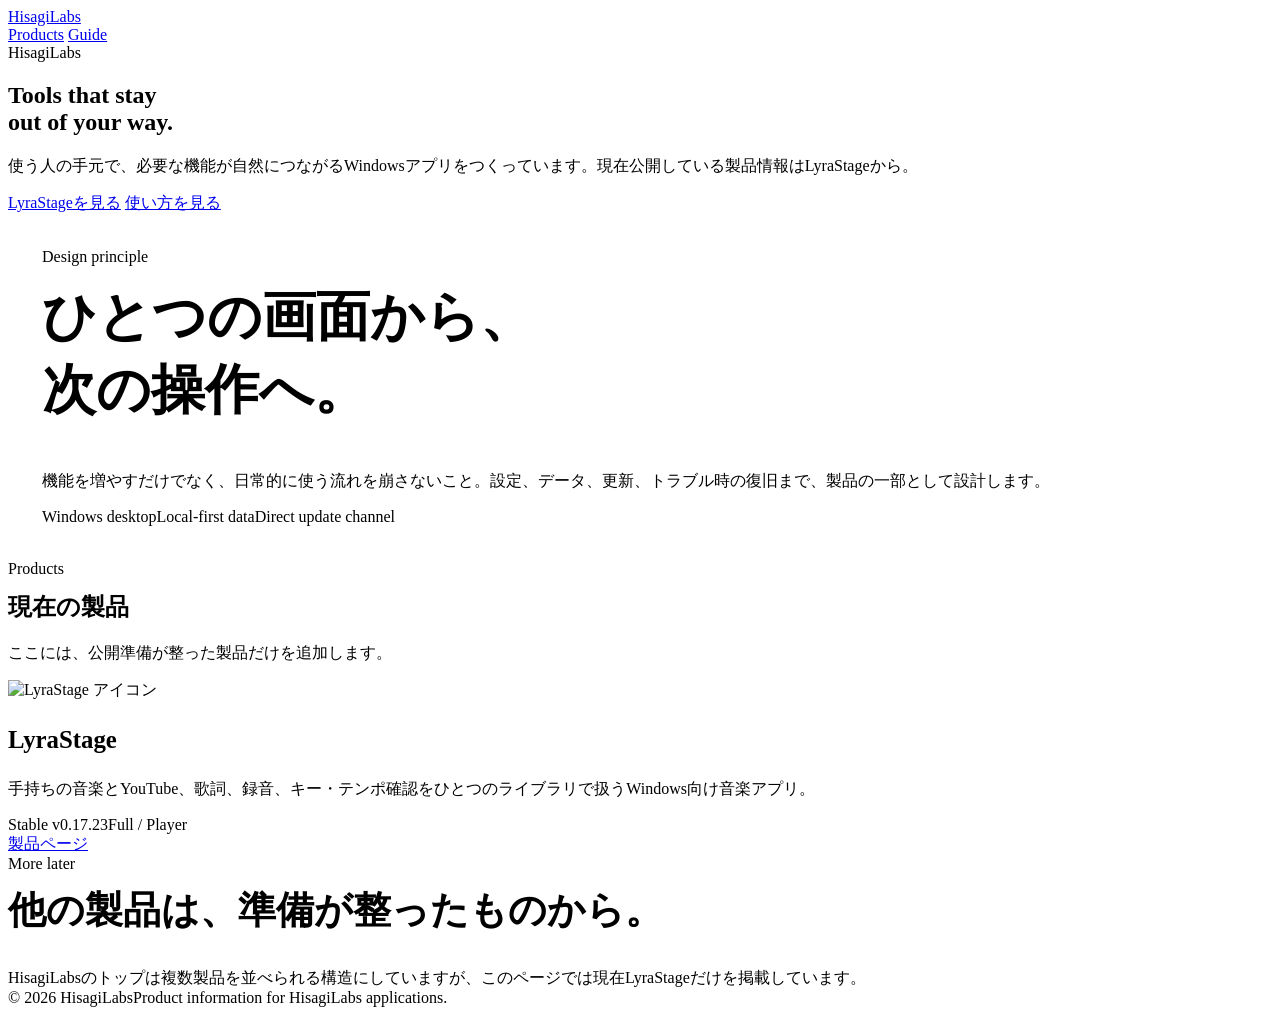
==== index.html @ f325f1ba "Initialize HisagiLabs product site" ====
<!doctype html>
<html lang="ja">
<head>
  <meta charset="utf-8" />
  <meta name="viewport" content="width=device-width, initial-scale=1" />
  <meta name="theme-color" content="#090a12" />
  <meta name="description" content="HisagiLabs - Windows向けアプリケーションの製品案内。" />
  <title>HisagiLabs</title>
  <link rel="stylesheet" href="assets/site.css" />
</head>
<body>
  <header class="site-header">
    <div class="wrap header-inner">
      <a class="brand" href="./"><span class="brand-mark" aria-hidden="true"></span><span>HisagiLabs</span></a>
      <nav class="nav" aria-label="メインナビゲーション">
        <a href="#products" aria-current="page">Products</a>
        <a class="keep-mobile" href="lyrastage/guide/">Guide</a>
      </nav>
    </div>
  </header>
  <main>
    <section class="hero">
      <div class="wrap hero-grid">
        <div>
          <span class="eyebrow">HisagiLabs</span>
          <h1 class="compact">Tools that stay<br />out of your way.</h1>
          <p class="lead">使う人の手元で、必要な機能が自然につながるWindowsアプリをつくっています。現在公開している製品情報はLyraStageから。</p>
          <div class="actions">
            <a class="button primary" href="lyrastage/">LyraStageを見る</a>
            <a class="button secondary" href="lyrastage/guide/">使い方を見る</a>
          </div>
        </div>
        <div class="card" style="padding:34px">
          <span class="eyebrow">Design principle</span>
          <h2 style="margin-top:15px;font-size:clamp(2rem,4.2vw,3.4rem)"><span style="white-space:nowrap">ひとつの画面から、</span><br />次の操作へ。</h2>
          <p style="margin-top:18px">機能を増やすだけでなく、日常的に使う流れを崩さないこと。設定、データ、更新、トラブル時の復旧まで、製品の一部として設計します。</p>
          <div class="badges"><span class="badge accent">Windows desktop</span><span class="badge">Local-first data</span><span class="badge">Direct update channel</span></div>
        </div>
      </div>
    </section>
    <section id="products" class="section">
      <div class="wrap">
        <div class="section-head">
          <span class="eyebrow">Products</span>
          <h2 style="margin-top:13px">現在の製品</h2>
          <p>ここには、公開準備が整った製品だけを追加します。</p>
        </div>
        <article class="card product-card">
          <img class="product-icon" src="assets/lyrastage-icon.png" alt="LyraStage アイコン" />
          <div>
            <h3 style="font-size:1.55rem">LyraStage</h3>
            <p>手持ちの音楽とYouTube、歌詞、録音、キー・テンポ確認をひとつのライブラリで扱うWindows向け音楽アプリ。</p>
            <div class="badges"><span class="badge accent"><span class="status-dot"></span>Stable v0.17.23</span><span class="badge">Full / Player</span></div>
          </div>
          <a class="button primary" href="lyrastage/">製品ページ</a>
        </article>
      </div>
    </section>
    <section class="section">
      <div class="wrap callout">
        <span class="eyebrow">More later</span>
        <h2 style="margin-top:12px;font-size:clamp(1.7rem,3vw,2.5rem)">他の製品は、準備が整ったものから。</h2>
        <p class="muted" style="margin-bottom:0">HisagiLabsのトップは複数製品を並べられる構造にしていますが、このページでは現在LyraStageだけを掲載しています。</p>
      </div>
    </section>
  </main>
  <footer class="footer"><div class="wrap footer-inner"><span>© 2026 HisagiLabs</span><span>Product information for HisagiLabs applications.</span></div></footer>
</body>
</html>
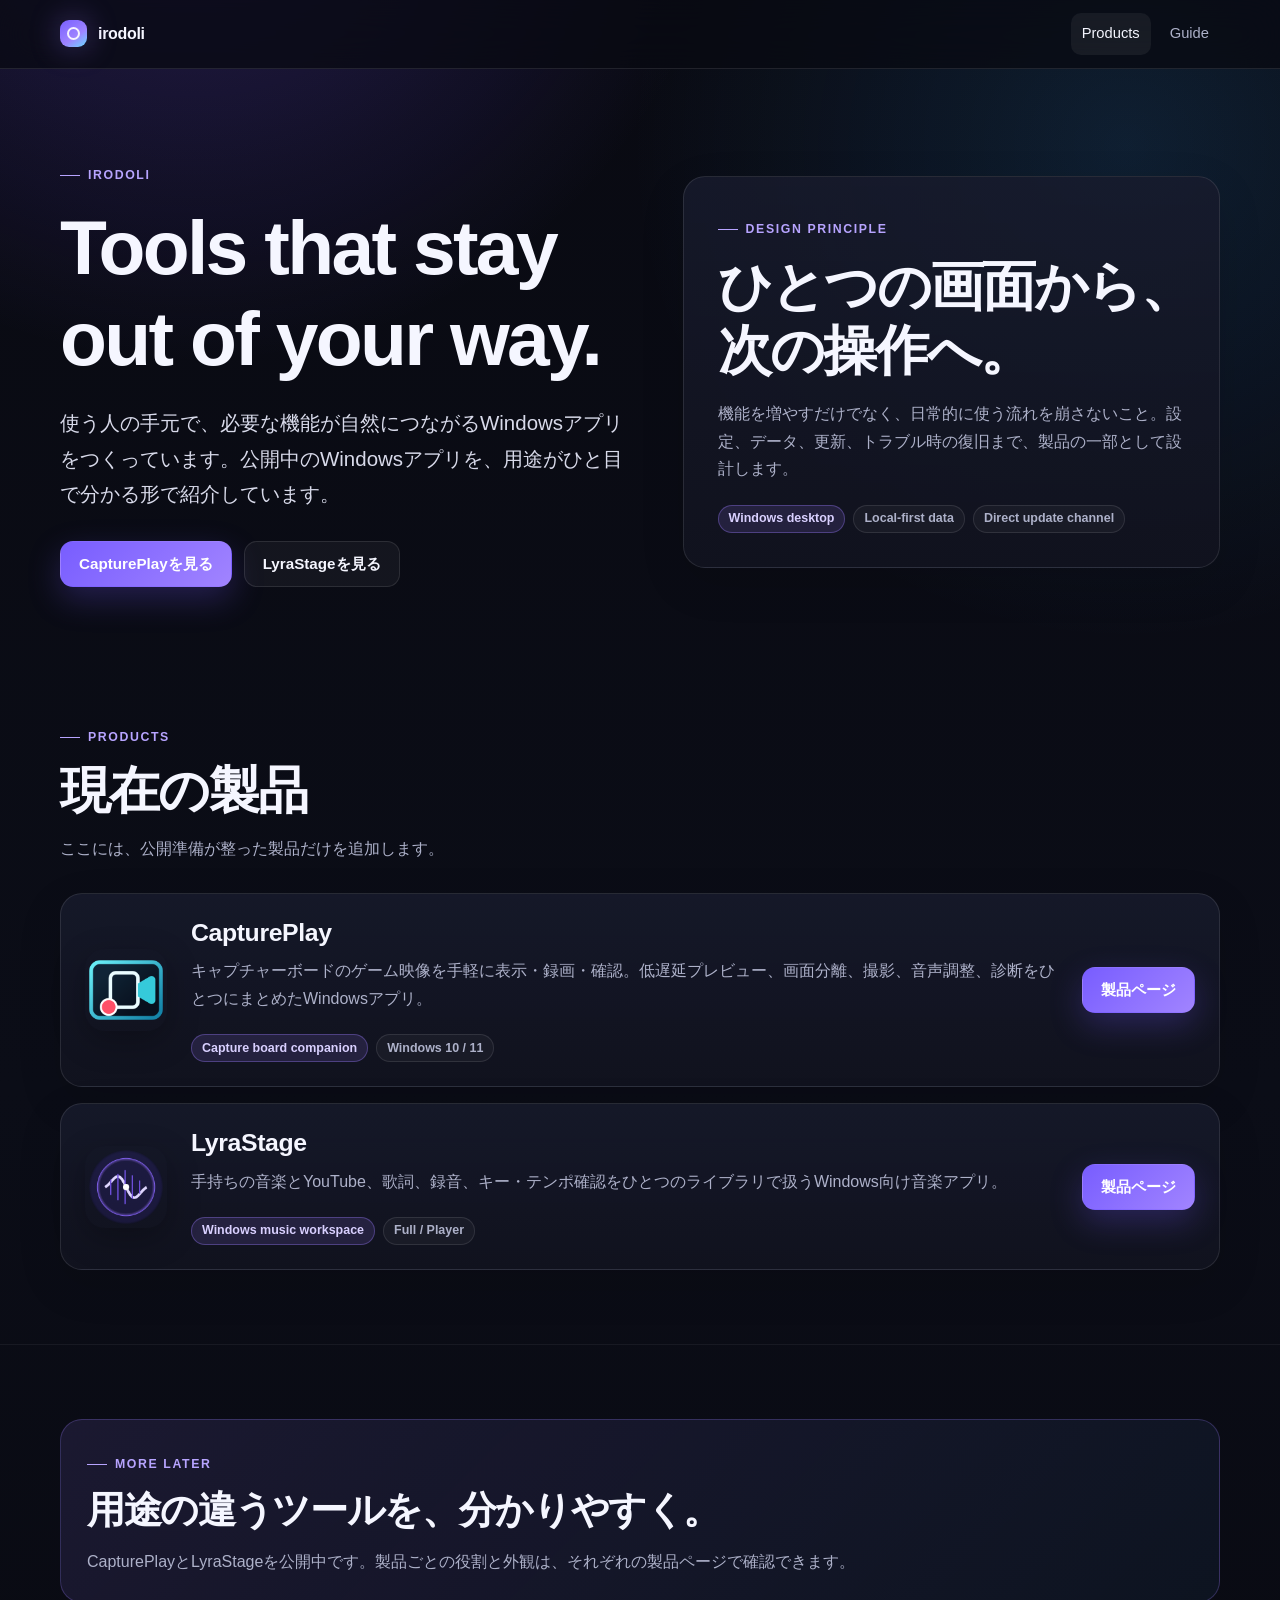
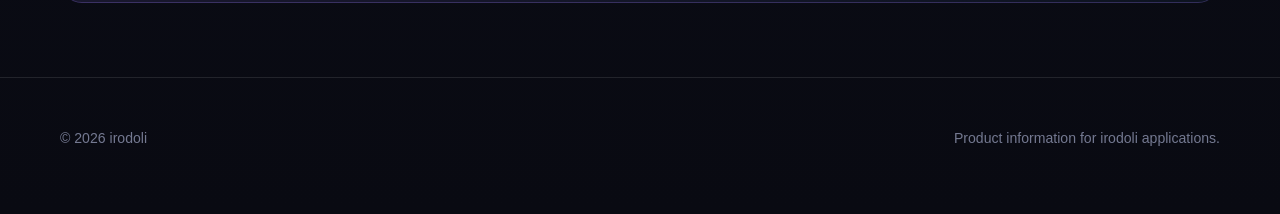
==== commit b3386ebf: "Add CapturePlay product page and irodoli branding" ====
--- a/index.html
+++ b/index.html
@@ -4,14 +4,14 @@
   <meta charset="utf-8" />
   <meta name="viewport" content="width=device-width, initial-scale=1" />
   <meta name="theme-color" content="#090a12" />
-  <meta name="description" content="HisagiLabs - Windows向けアプリケーションの製品案内。" />
-  <title>HisagiLabs</title>
+  <meta name="description" content="irodoli - Windows向けアプリケーションの製品案内。" />
+  <title>irodoli</title>
   <link rel="stylesheet" href="assets/site.css" />
 </head>
 <body>
   <header class="site-header">
     <div class="wrap header-inner">
-      <a class="brand" href="./"><span class="brand-mark" aria-hidden="true"></span><span>HisagiLabs</span></a>
+      <a class="brand" href="./"><span class="brand-mark" aria-hidden="true"></span><span>irodoli</span></a>
       <nav class="nav" aria-label="メインナビゲーション">
         <a href="#products" aria-current="page">Products</a>
         <a class="keep-mobile" href="lyrastage/guide/">Guide</a>
@@ -22,12 +22,12 @@
     <section class="hero">
       <div class="wrap hero-grid">
         <div>
-          <span class="eyebrow">HisagiLabs</span>
+          <span class="eyebrow">irodoli</span>
           <h1 class="compact">Tools that stay<br />out of your way.</h1>
-          <p class="lead">使う人の手元で、必要な機能が自然につながるWindowsアプリをつくっています。現在公開している製品情報はLyraStageから。</p>
+          <p class="lead">使う人の手元で、必要な機能が自然につながるWindowsアプリをつくっています。公開中のWindowsアプリを、用途がひと目で分かる形で紹介しています。</p>
           <div class="actions">
-            <a class="button primary" href="lyrastage/">LyraStageを見る</a>
-            <a class="button secondary" href="lyrastage/guide/">使い方を見る</a>
+            <a class="button primary" href="captureplay/">CapturePlayを見る</a>
+            <a class="button secondary" href="lyrastage/">LyraStageを見る</a>
           </div>
         </div>
         <div class="card" style="padding:34px">
@@ -46,11 +46,21 @@
           <p>ここには、公開準備が整った製品だけを追加します。</p>
         </div>
         <article class="card product-card">
+          <img class="product-icon" src="captureplay/assets/icon.png" alt="CapturePlay アイコン" />
+          <div>
+            <h3 style="font-size:1.55rem">CapturePlay</h3>
+            <p>キャプチャーボードのゲーム映像を手軽に表示・録画・確認。低遅延プレビュー、画面分離、撮影、音声調整、診断をひとつにまとめたWindowsアプリ。</p>
+            <div class="badges"><span class="badge accent">Capture board companion</span><span class="badge">Windows 10 / 11</span></div>
+          </div>
+          <a class="button primary" href="captureplay/">製品ページ</a>
+        </article>
+        <div style="height:16px" aria-hidden="true"></div>
+        <article class="card product-card">
           <img class="product-icon" src="assets/lyrastage-icon.png" alt="LyraStage アイコン" />
           <div>
             <h3 style="font-size:1.55rem">LyraStage</h3>
             <p>手持ちの音楽とYouTube、歌詞、録音、キー・テンポ確認をひとつのライブラリで扱うWindows向け音楽アプリ。</p>
-            <div class="badges"><span class="badge accent"><span class="status-dot"></span>Stable v0.17.23</span><span class="badge">Full / Player</span></div>
+            <div class="badges"><span class="badge accent">Windows music workspace</span><span class="badge">Full / Player</span></div>
           </div>
           <a class="button primary" href="lyrastage/">製品ページ</a>
         </article>
@@ -59,11 +69,11 @@
     <section class="section">
       <div class="wrap callout">
         <span class="eyebrow">More later</span>
-        <h2 style="margin-top:12px;font-size:clamp(1.7rem,3vw,2.5rem)">他の製品は、準備が整ったものから。</h2>
-        <p class="muted" style="margin-bottom:0">HisagiLabsのトップは複数製品を並べられる構造にしていますが、このページでは現在LyraStageだけを掲載しています。</p>
+        <h2 style="margin-top:12px;font-size:clamp(1.7rem,3vw,2.5rem)">用途の違うツールを、分かりやすく。</h2>
+        <p class="muted" style="margin-bottom:0">CapturePlayとLyraStageを公開中です。製品ごとの役割と外観は、それぞれの製品ページで確認できます。</p>
       </div>
     </section>
   </main>
-  <footer class="footer"><div class="wrap footer-inner"><span>© 2026 HisagiLabs</span><span>Product information for HisagiLabs applications.</span></div></footer>
+  <footer class="footer"><div class="wrap footer-inner"><span>© 2026 irodoli</span><span>Product information for irodoli applications.</span></div></footer>
 </body>
 </html>
--- a/assets/site.css
+++ b/assets/site.css
@@ -0,0 +1,160 @@
+:root {
+  color-scheme: dark;
+  --bg: #090a12;
+  --bg-soft: #10121e;
+  --panel: rgba(21, 23, 38, .82);
+  --panel-strong: #171a2b;
+  --text: #f5f6ff;
+  --muted: #adb1c9;
+  --faint: #747991;
+  --line: rgba(255,255,255,.10);
+  --accent: #9a7cff;
+  --accent-strong: #b7a4ff;
+  --accent-soft: rgba(154,124,255,.14);
+  --cyan: #7bd8ff;
+  --success: #72e6b2;
+  --shadow: 0 24px 80px rgba(0,0,0,.34);
+  --radius: 22px;
+  --content: 1160px;
+  font-family: Inter, ui-sans-serif, -apple-system, BlinkMacSystemFont, "Segoe UI", "Noto Sans JP", Meiryo, sans-serif;
+}
+* { box-sizing: border-box; }
+html { scroll-behavior: smooth; background: var(--bg); }
+body {
+  margin: 0;
+  color: var(--text);
+  background:
+    radial-gradient(circle at 15% -10%, rgba(117,80,255,.28), transparent 34rem),
+    radial-gradient(circle at 88% 8%, rgba(51,167,255,.13), transparent 31rem),
+    linear-gradient(180deg, #090a12 0, #0b0d17 60%, #090a12 100%);
+  min-height: 100vh;
+  line-height: 1.72;
+}
+a { color: inherit; }
+img { display: block; max-width: 100%; }
+button, a { -webkit-tap-highlight-color: transparent; }
+.wrap { width: min(calc(100% - 40px), var(--content)); margin: 0 auto; }
+.site-header {
+  position: sticky; top: 0; z-index: 20;
+  background: rgba(9,10,18,.75); backdrop-filter: blur(18px);
+  border-bottom: 1px solid var(--line);
+}
+.header-inner { min-height: 68px; display: flex; align-items: center; justify-content: space-between; gap: 24px; }
+.brand { display: inline-flex; align-items: center; gap: 11px; text-decoration: none; font-weight: 760; letter-spacing: -.02em; }
+.brand-mark { width: 27px; height: 27px; border-radius: 9px; background: linear-gradient(145deg, #7860ff, #9e84ff 60%, #6bd9ff); box-shadow: 0 0 30px rgba(154,124,255,.36); position: relative; }
+.brand-mark::after { content: ""; position: absolute; inset: 7px; border: 2px solid rgba(255,255,255,.9); border-radius: 50%; }
+.nav { display: flex; align-items: center; gap: 8px; flex-wrap: wrap; }
+.nav a { color: var(--muted); text-decoration: none; padding: 8px 11px; border-radius: 10px; font-size: .92rem; }
+.nav a:hover, .nav a[aria-current="page"] { color: var(--text); background: rgba(255,255,255,.06); }
+.hero { padding: 88px 0 58px; }
+.hero-grid { display: grid; grid-template-columns: 1.03fr .97fr; gap: 52px; align-items: center; }
+.eyebrow { display: inline-flex; align-items: center; gap: 8px; text-transform: uppercase; letter-spacing: .13em; font-size: .77rem; font-weight: 800; color: var(--accent-strong); }
+.eyebrow::before { content: ""; width: 20px; height: 1px; background: currentColor; }
+h1, h2, h3 { line-height: 1.18; letter-spacing: -.035em; margin: 0; }
+h1 { font-size: clamp(3.1rem, 7.2vw, 6.4rem); margin-top: 16px; }
+.hero h1.compact { font-size: clamp(3rem, 6vw, 5.5rem); }
+h2 { font-size: clamp(2rem, 4vw, 3.25rem); }
+h3 { font-size: 1.18rem; letter-spacing: -.015em; }
+.lead { color: #d8daea; font-size: clamp(1.08rem, 2vw, 1.28rem); max-width: 680px; margin: 22px 0 0; }
+.muted { color: var(--muted); }
+.small { font-size: .88rem; }
+.actions { display: flex; gap: 12px; flex-wrap: wrap; margin-top: 30px; }
+.button { display: inline-flex; align-items: center; justify-content: center; min-height: 46px; padding: 0 18px; border-radius: 13px; text-decoration: none; border: 1px solid var(--line); font-weight: 700; font-size: .95rem; transition: .18s ease; }
+.button.primary { background: linear-gradient(135deg, #785dff, #a184ff); color: #fff; border-color: transparent; box-shadow: 0 12px 32px rgba(117,86,255,.25); }
+.button.secondary { background: rgba(255,255,255,.045); }
+.button:hover { transform: translateY(-1px); border-color: rgba(255,255,255,.22); }
+.badges { display: flex; flex-wrap: wrap; gap: 8px; margin-top: 22px; }
+.badge { display: inline-flex; align-items: center; min-height: 28px; padding: 0 10px; border: 1px solid var(--line); background: rgba(255,255,255,.035); color: var(--muted); border-radius: 999px; font-size: .78rem; font-weight: 700; }
+.badge.accent { border-color: rgba(154,124,255,.35); color: #d9d0ff; background: var(--accent-soft); }
+.hero-visual { position: relative; }
+.hero-visual::before { content: ""; position: absolute; inset: -10%; background: radial-gradient(circle, rgba(130,96,255,.24), transparent 65%); filter: blur(40px); z-index: -1; }
+.app-shot { border-radius: 19px; border: 1px solid rgba(255,255,255,.12); box-shadow: var(--shadow); overflow: hidden; background: #06070c; }
+.app-shot img { width: 100%; }
+.section { padding: 74px 0; }
+.section + .section { border-top: 1px solid rgba(255,255,255,.055); }
+.section-head { max-width: 760px; margin-bottom: 30px; }
+.section-head p { color: var(--muted); margin: 14px 0 0; }
+.grid { display: grid; gap: 16px; }
+.hero-grid > *, .grid > *, .product-card > * { min-width: 0; }
+p, li, td, figcaption { overflow-wrap: anywhere; }
+.grid.cols-3 { grid-template-columns: repeat(3, minmax(0,1fr)); }
+.grid.cols-2 { grid-template-columns: repeat(2, minmax(0,1fr)); }
+.card { background: linear-gradient(180deg, rgba(24,27,45,.82), rgba(17,19,31,.9)); border: 1px solid var(--line); border-radius: var(--radius); padding: 24px; box-shadow: 0 15px 45px rgba(0,0,0,.12); }
+.card p { color: var(--muted); margin: 10px 0 0; }
+.feature-icon { width: 38px; height: 38px; display: grid; place-items: center; border-radius: 12px; margin-bottom: 18px; background: var(--accent-soft); border: 1px solid rgba(154,124,255,.2); color: var(--accent-strong); font-weight: 900; }
+.product-card { display: grid; grid-template-columns: 82px 1fr auto; gap: 24px; align-items: center; }
+.product-icon { width: 82px; height: 82px; border-radius: 20px; box-shadow: 0 10px 32px rgba(0,0,0,.25); }
+.product-card .button { align-self: center; }
+.callout { border: 1px solid rgba(154,124,255,.25); background: linear-gradient(135deg, rgba(154,124,255,.12), rgba(75,164,255,.06)); border-radius: var(--radius); padding: 26px; }
+.callout strong { color: #eeeaff; }
+.status-dot { display: inline-block; width: 8px; height: 8px; border-radius: 50%; background: var(--success); box-shadow: 0 0 14px rgba(114,230,178,.5); margin-right: 7px; }
+.table-wrap { overflow-x: auto; border: 1px solid var(--line); border-radius: 18px; background: rgba(17,19,31,.76); }
+table { width: 100%; border-collapse: collapse; min-width: 650px; }
+th, td { padding: 15px 18px; text-align: left; border-bottom: 1px solid var(--line); vertical-align: top; }
+th { color: #ddd9f8; font-size: .86rem; text-transform: uppercase; letter-spacing: .06em; background: rgba(255,255,255,.025); }
+td { color: var(--muted); }
+tr:last-child td { border-bottom: 0; }
+.guide-layout { display: grid; grid-template-columns: 255px minmax(0,1fr); gap: 46px; align-items: start; }
+.toc { position: sticky; top: 92px; border: 1px solid var(--line); background: rgba(17,19,31,.72); border-radius: 18px; padding: 18px; }
+.toc strong { display: block; margin: 0 0 8px; font-size: .9rem; }
+.toc a { display: block; padding: 6px 8px; color: var(--muted); border-radius: 8px; text-decoration: none; font-size: .86rem; }
+.toc a:hover { color: var(--text); background: rgba(255,255,255,.05); }
+.guide-article { min-width: 0; }
+.guide-article > section { scroll-margin-top: 92px; padding: 0 0 54px; margin-bottom: 54px; border-bottom: 1px solid var(--line); }
+.guide-article > section:last-child { border-bottom: 0; }
+.guide-article h2 { font-size: clamp(1.7rem, 3vw, 2.35rem); margin-bottom: 16px; }
+.guide-article h3 { margin: 28px 0 10px; }
+.guide-article p, .guide-article li { color: #c7cadc; }
+.guide-article ul, .guide-article ol { padding-left: 1.35rem; }
+.guide-article li + li { margin-top: 7px; }
+.step-list { counter-reset: step; display: grid; gap: 12px; padding: 0; list-style: none; }
+.step-list li { position: relative; padding: 17px 18px 17px 52px; border: 1px solid var(--line); border-radius: 14px; background: rgba(255,255,255,.025); }
+.step-list li::before { counter-increment: step; content: counter(step); position: absolute; left: 17px; top: 17px; width: 25px; height: 25px; display: grid; place-items: center; border-radius: 50%; background: var(--accent-soft); color: var(--accent-strong); font-weight: 800; font-size: .78rem; }
+.note { border-left: 3px solid var(--accent); background: rgba(154,124,255,.08); padding: 14px 17px; border-radius: 0 12px 12px 0; color: #d6d2e8; }
+.kbd { display: inline-block; border: 1px solid rgba(255,255,255,.18); border-bottom-color: rgba(255,255,255,.30); border-radius: 7px; padding: .02rem .42rem; background: rgba(255,255,255,.06); font: 700 .82em ui-monospace, SFMono-Regular, Consolas, monospace; color: #eef0ff; }
+.footer { padding: 48px 0 64px; border-top: 1px solid var(--line); color: var(--faint); font-size: .88rem; }
+.footer-inner { display: flex; justify-content: space-between; gap: 20px; flex-wrap: wrap; }
+.print-only { display: none; }
+@media (max-width: 900px) {
+  .hero-grid { grid-template-columns: 1fr; }
+  .hero { padding-top: 62px; }
+  .grid.cols-3 { grid-template-columns: 1fr 1fr; }
+  .guide-layout { grid-template-columns: 1fr; }
+  .toc { position: static; }
+}
+@media (max-width: 640px) {
+  .wrap { width: min(calc(100% - 24px), var(--content)); }
+  .header-inner { min-height: 60px; }
+  .nav a:not(.keep-mobile) { display: none; }
+  .hero { padding-top: 48px; }
+  .grid.cols-3, .grid.cols-2 { grid-template-columns: 1fr; }
+  .product-card { grid-template-columns: 64px 1fr; }
+  .product-icon { width: 64px; height: 64px; }
+  .product-card .button { grid-column: 1 / -1; width: 100%; }
+  .section { padding: 56px 0; }
+  .card { padding: 20px; }
+}
+@media print {
+  :root { color-scheme: light; --text:#111322; --muted:#44495f; --faint:#696d7d; --line:#d9dbe5; --accent:#6447d9; --accent-strong:#563bc7; --accent-soft:#eeeafd; }
+  html, body { background:#fff !important; color:#111322; }
+  body { font-size: 10.5pt; line-height: 1.55; }
+  .site-header, .toc, .no-print, .actions, .footer { display:none !important; }
+  .print-only { display:block; }
+  .wrap { width:auto; max-width:none; margin:0; }
+  .hero { padding:0 0 14mm; break-after:page; }
+  .hero-grid { display:block; }
+  .lead, .muted, .section-head p, .card p, .callout p, .guide-article p, .guide-article li, td, figcaption { color:#44495f !important; }
+  .eyebrow, .badge.accent { color:#563bc7 !important; }
+  .hero-visual { margin-top:9mm; }
+  .app-shot, .card, .callout, .table-wrap, .step-list li { box-shadow:none; background:#fff; border-color:#d9dbe5; }
+  .guide-layout { display:block; }
+  .guide-article > section { border-color:#d9dbe5; margin-bottom:10mm; padding-bottom:8mm; break-inside:auto; }
+  h1 { font-size:28pt; }
+  h2 { font-size:19pt !important; break-after:avoid; }
+  h3 { break-after:avoid; }
+  p, li { orphans:3; widows:3; }
+  .card, .callout, .note, table, .app-shot { break-inside:avoid; }
+  a { text-decoration:none; color:inherit; }
+  .badge { border-color:#cfd2df; background:#fff; color:#44495f; }
+  @page { size:A4; margin:16mm 15mm 17mm; }
+}
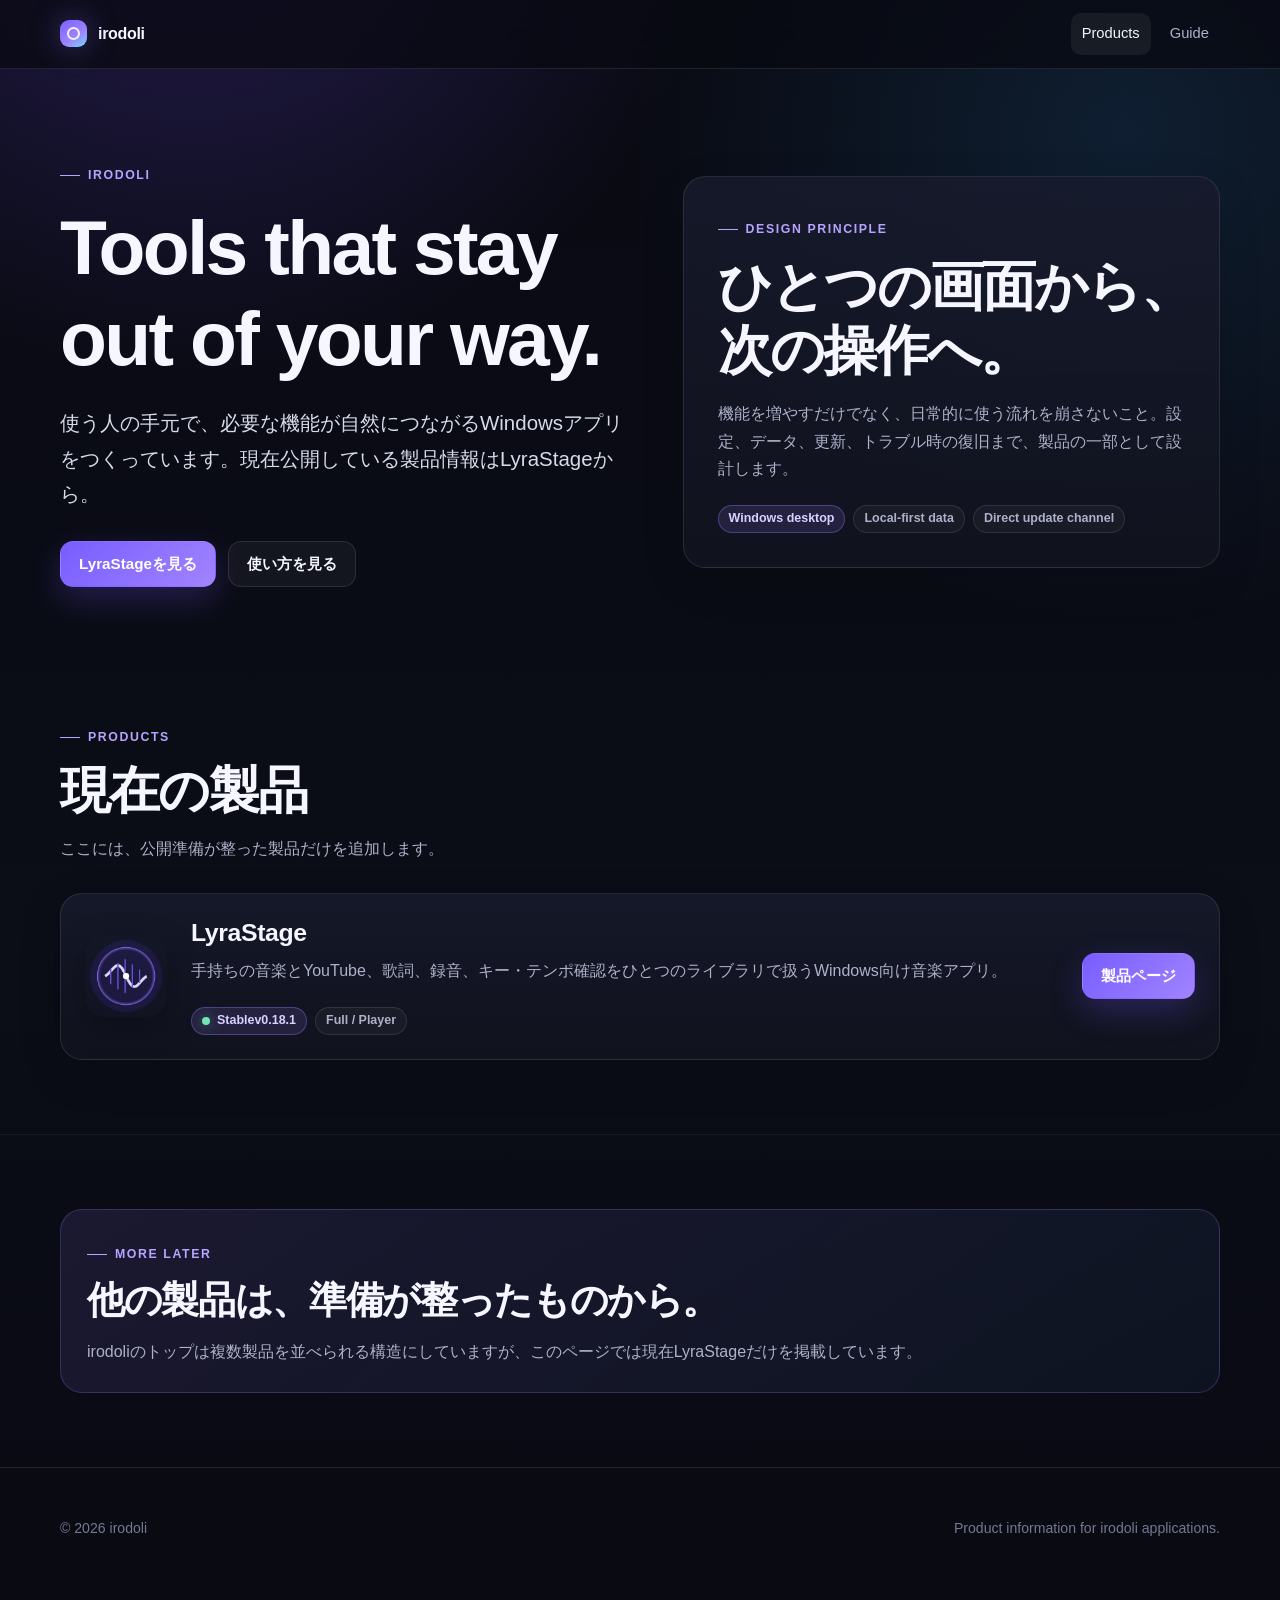
==== commit 257c41ff: "Refresh LyraStage product page" ====
--- a/index.html
+++ b/index.html
@@ -7,6 +7,7 @@
   <meta name="description" content="irodoli - Windows向けアプリケーションの製品案内。" />
   <title>irodoli</title>
   <link rel="stylesheet" href="assets/site.css" />
+  <script src="version.js" defer></script>
 </head>
 <body>
   <header class="site-header">
@@ -24,10 +25,10 @@
         <div>
           <span class="eyebrow">irodoli</span>
           <h1 class="compact">Tools that stay<br />out of your way.</h1>
-          <p class="lead">使う人の手元で、必要な機能が自然につながるWindowsアプリをつくっています。公開中のWindowsアプリを、用途がひと目で分かる形で紹介しています。</p>
+          <p class="lead">使う人の手元で、必要な機能が自然につながるWindowsアプリをつくっています。現在公開している製品情報はLyraStageから。</p>
           <div class="actions">
-            <a class="button primary" href="captureplay/">CapturePlayを見る</a>
-            <a class="button secondary" href="lyrastage/">LyraStageを見る</a>
+            <a class="button primary" href="lyrastage/">LyraStageを見る</a>
+            <a class="button secondary" href="lyrastage/guide/">使い方を見る</a>
           </div>
         </div>
         <div class="card" style="padding:34px">
@@ -46,21 +47,11 @@
           <p>ここには、公開準備が整った製品だけを追加します。</p>
         </div>
         <article class="card product-card">
-          <img class="product-icon" src="captureplay/assets/icon.png" alt="CapturePlay アイコン" />
-          <div>
-            <h3 style="font-size:1.55rem">CapturePlay</h3>
-            <p>キャプチャーボードのゲーム映像を手軽に表示・録画・確認。低遅延プレビュー、画面分離、撮影、音声調整、診断をひとつにまとめたWindowsアプリ。</p>
-            <div class="badges"><span class="badge accent">Capture board companion</span><span class="badge">Windows 10 / 11</span></div>
-          </div>
-          <a class="button primary" href="captureplay/">製品ページ</a>
-        </article>
-        <div style="height:16px" aria-hidden="true"></div>
-        <article class="card product-card">
           <img class="product-icon" src="assets/lyrastage-icon.png" alt="LyraStage アイコン" />
           <div>
             <h3 style="font-size:1.55rem">LyraStage</h3>
             <p>手持ちの音楽とYouTube、歌詞、録音、キー・テンポ確認をひとつのライブラリで扱うWindows向け音楽アプリ。</p>
-            <div class="badges"><span class="badge accent">Windows music workspace</span><span class="badge">Full / Player</span></div>
+            <div class="badges"><span class="badge accent"><span class="status-dot"></span>Stable <span data-latest-version></span></span><span class="badge">Full / Player</span></div>
           </div>
           <a class="button primary" href="lyrastage/">製品ページ</a>
         </article>
@@ -69,8 +60,8 @@
     <section class="section">
       <div class="wrap callout">
         <span class="eyebrow">More later</span>
-        <h2 style="margin-top:12px;font-size:clamp(1.7rem,3vw,2.5rem)">用途の違うツールを、分かりやすく。</h2>
-        <p class="muted" style="margin-bottom:0">CapturePlayとLyraStageを公開中です。製品ごとの役割と外観は、それぞれの製品ページで確認できます。</p>
+        <h2 style="margin-top:12px;font-size:clamp(1.7rem,3vw,2.5rem)">他の製品は、準備が整ったものから。</h2>
+        <p class="muted" style="margin-bottom:0">irodoliのトップは複数製品を並べられる構造にしていますが、このページでは現在LyraStageだけを掲載しています。</p>
       </div>
     </section>
   </main>
--- a/assets/site.css
+++ b/assets/site.css
@@ -158,3 +158,7 @@
   .badge { border-color:#cfd2df; background:#fff; color:#44495f; }
   @page { size:A4; margin:16mm 15mm 17mm; }
 }
+
+
+/* PRODUCT_PAGE_REFRESH_20260831 */
+.hero-catch{margin:14px 0 0;color:#eeeaff;font-size:clamp(1.35rem,2.5vw,2rem);font-weight:800;letter-spacing:-.025em;line-height:1.3}.product-screen figcaption{margin-top:10px}.grid.cols-4{grid-template-columns:repeat(4,minmax(0,1fr))}.product-use-grid .card{height:100%}.flow-list{display:grid;gap:10px;margin:0;padding:0;list-style:none}.flow-list li{display:grid;grid-template-columns:140px minmax(0,1fr);gap:14px;align-items:center;padding:16px 18px;border:1px solid var(--line);border-radius:14px;background:rgba(255,255,255,.025)}.flow-list li strong{color:var(--text)}.flow-list li span{color:var(--muted)}.product-final-cta .actions{margin-top:22px}@media(max-width:1050px){.grid.cols-4{grid-template-columns:repeat(2,minmax(0,1fr))}}@media(max-width:900px){.product-hero .hero-grid{gap:32px}.product-hero-copy{order:1}.product-screen{order:2}.product-flow-grid{gap:28px}}@media(max-width:640px){.grid.cols-4{grid-template-columns:1fr}.product-hero .actions .button{flex:1 1 100%}.product-screen{width:100%;overflow:hidden}.flow-list li{grid-template-columns:1fr;gap:3px}.product-final-cta .actions .button{width:100%}}
